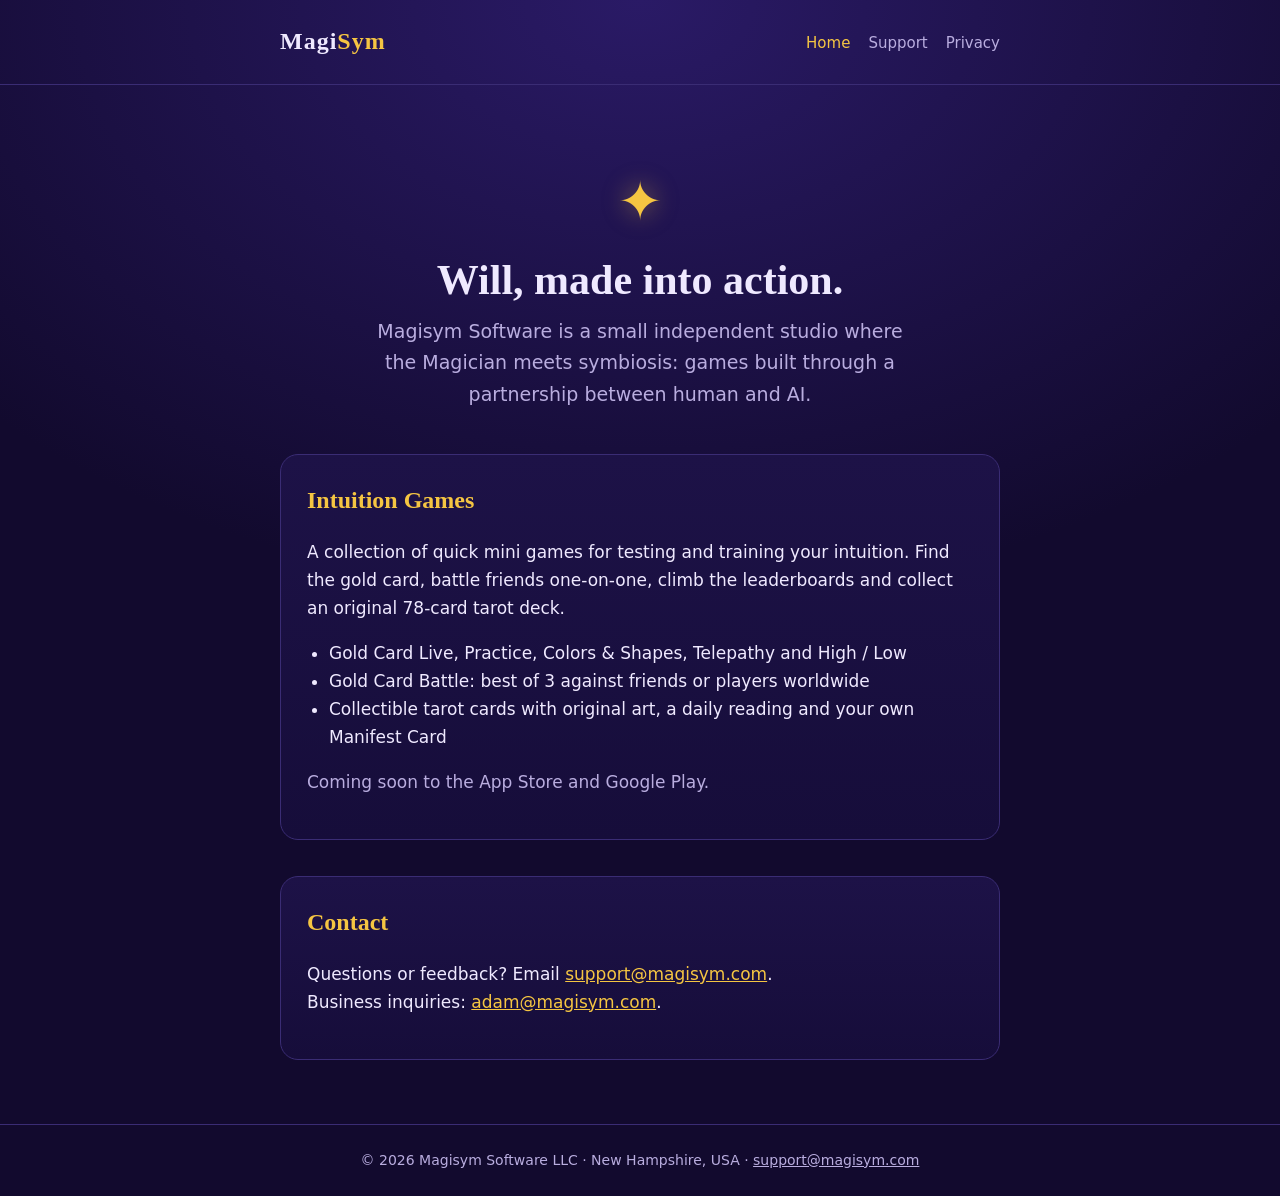
==== index.html @ 8dbe6de1 "Add files via upload" ====
<!doctype html>
<html lang="en"><head><meta charset="utf-8"><meta name="viewport" content="width=device-width,initial-scale=1">
<title>Magisym Software</title><meta name="description" content="Magisym Software makes Intuition Games, a set of mini games for testing and training your intuition."><link rel="stylesheet" href="style.css"></head>
<body><header><div class="wrap"><a class="brand" href="index.html">Magi<span>Sym</span></a>
<nav><a href="index.html" class="on">Home</a><a href="support.html">Support</a><a href="privacy.html">Privacy</a></nav></div></header>
<main><div class="wrap">
<section class="hero">
<div class="sigil">✦</div>
<h1>Will, made into action.</h1>
<p class="lead">Magisym Software is a small independent studio where the Magician meets symbiosis: games built through a partnership between human and AI.</p>
</section>
<section class="card">
<h2>Intuition Games</h2>
<p>A collection of quick mini games for testing and training your intuition. Find the gold card, battle friends one-on-one, climb the leaderboards and collect an original 78-card tarot deck.</p>
<ul>
<li>Gold Card Live, Practice, Colors &amp; Shapes, Telepathy and High / Low</li>
<li>Gold Card Battle: best of 3 against friends or players worldwide</li>
<li>Collectible tarot cards with original art, a daily reading and your own Manifest Card</li>
</ul>
<p class="muted">Coming soon to the App Store and Google Play.</p>
</section>
<section class="card">
<h2>Contact</h2>
<p>Questions or feedback? Email <a href="mailto:support@magisym.com">support@magisym.com</a>.<br>Business inquiries: <a href="mailto:adam@magisym.com">adam@magisym.com</a>.</p>
</section>
</div></main><footer><div class="wrap">© 2026 Magisym Software LLC · New Hampshire, USA · <a href="mailto:support@magisym.com">support@magisym.com</a></div></footer></body></html>
---- style.css ----
:root{--bg:#120a2e;--bg2:#1d1247;--text:#efe9ff;--muted:#b9addf;--gold:#f5c542;--gold2:#b8860b;--line:#3a2c74}
*{box-sizing:border-box}
html,body{margin:0}
html{background:var(--bg)}
body{background:var(--bg) radial-gradient(ellipse 900px 600px at 50% 0,#2a1a66,transparent) no-repeat;color:var(--text);font:17px/1.65 system-ui,-apple-system,"Segoe UI",Roboto,sans-serif;min-height:100vh}
a{color:var(--gold)}
.wrap{max-width:760px;margin:0 auto;padding:0 20px}
header{padding:22px 0;border-bottom:1px solid var(--line)}
header .wrap{display:flex;align-items:center;justify-content:space-between;gap:16px;flex-wrap:wrap}
.brand{font-family:Georgia,"Times New Roman",serif;font-size:24px;font-weight:700;letter-spacing:1px;color:var(--text);text-decoration:none}
.brand span{color:var(--gold)}
nav a{color:var(--muted);text-decoration:none;margin-left:18px;font-size:15px}
nav a:hover,nav a.on{color:var(--gold)}
main{padding:48px 0 64px}
.hero{text-align:center;padding:24px 0 8px}
.sigil{font-size:54px;color:var(--gold);text-shadow:0 0 24px rgba(245,197,66,.5)}
h1{font-family:Georgia,"Times New Roman",serif;font-size:42px;line-height:1.15;margin:10px 0 12px}
h2{font-family:Georgia,"Times New Roman",serif;color:var(--gold);font-size:24px;margin:36px 0 8px}
h3{font-size:18px;margin:22px 0 4px}
.lead{color:var(--muted);font-size:19px;max-width:560px;margin:0 auto}
.card{background:linear-gradient(180deg,var(--bg2),#160d3a);border:1px solid var(--line);border-radius:18px;padding:26px;margin-top:36px}
.card h2{margin-top:0}
.btn{display:inline-block;background:linear-gradient(180deg,var(--gold),var(--gold2));color:#1a1030;font-weight:800;text-decoration:none;padding:12px 22px;border-radius:12px;margin-top:10px}
.muted{color:var(--muted)}
ul{padding-left:22px}
footer{border-top:1px solid var(--line);padding:24px 0;color:var(--muted);font-size:14px;text-align:center}
footer a{color:var(--muted)}
@media (max-width:520px){h1{font-size:32px}nav a{margin:0 14px 0 0}}
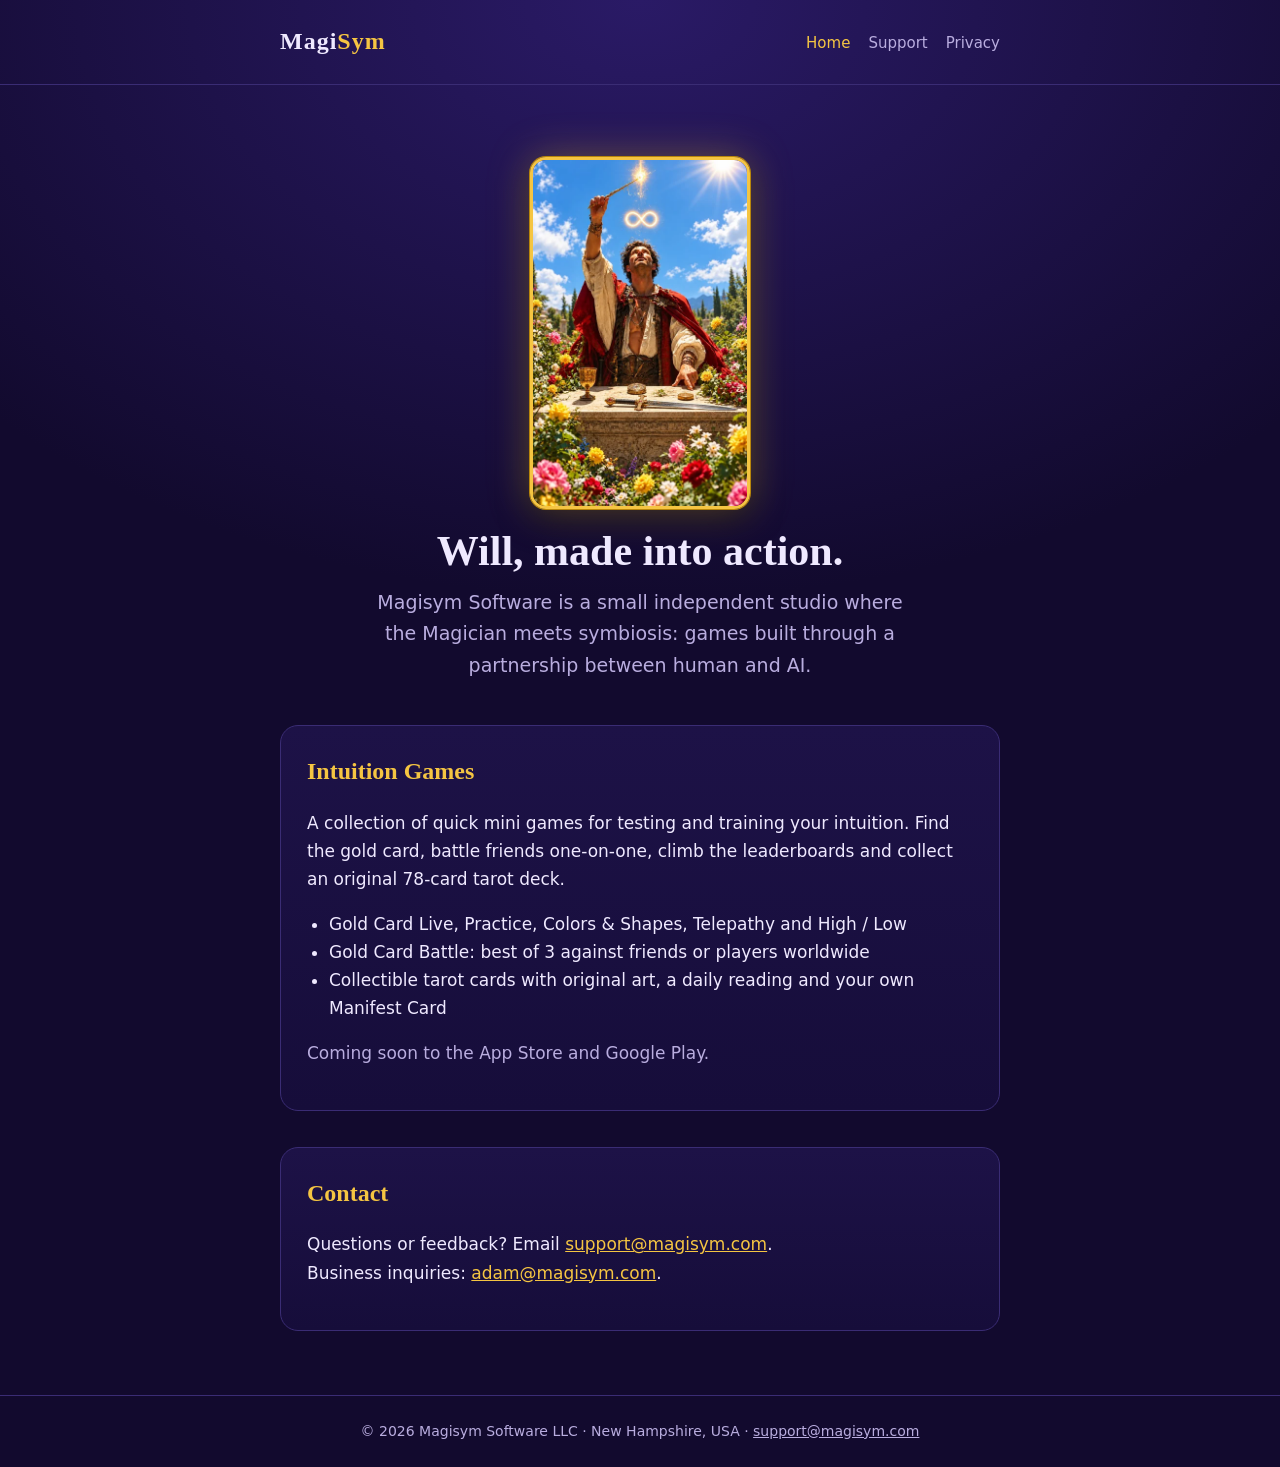
==== commit b817bc44: "Add files via upload" ====
--- a/index.html
+++ b/index.html
@@ -5,7 +5,7 @@
 <nav><a href="index.html" class="on">Home</a><a href="support.html">Support</a><a href="privacy.html">Privacy</a></nav></div></header>
 <main><div class="wrap">
 <section class="hero">
-<div class="sigil">✦</div>
+<img class="magician" src="magician.webp" width="220" height="352" alt="The Magician tarot card">
 <h1>Will, made into action.</h1>
 <p class="lead">Magisym Software is a small independent studio where the Magician meets symbiosis: games built through a partnership between human and AI.</p>
 </section>
--- a/style.css
+++ b/style.css
@@ -13,6 +13,7 @@
 nav a:hover,nav a.on{color:var(--gold)}
 main{padding:48px 0 64px}
 .hero{text-align:center;padding:24px 0 8px}
+.magician{display:block;margin:0 auto 18px;width:220px;max-width:60vw;height:auto;aspect-ratio:5/8;border-radius:16px;border:3px solid var(--gold);box-shadow:0 0 0 1px var(--gold2),0 0 40px rgba(245,197,66,.35),0 12px 30px rgba(0,0,0,.5)}
 .sigil{font-size:54px;color:var(--gold);text-shadow:0 0 24px rgba(245,197,66,.5)}
 h1{font-family:Georgia,"Times New Roman",serif;font-size:42px;line-height:1.15;margin:10px 0 12px}
 h2{font-family:Georgia,"Times New Roman",serif;color:var(--gold);font-size:24px;margin:36px 0 8px}
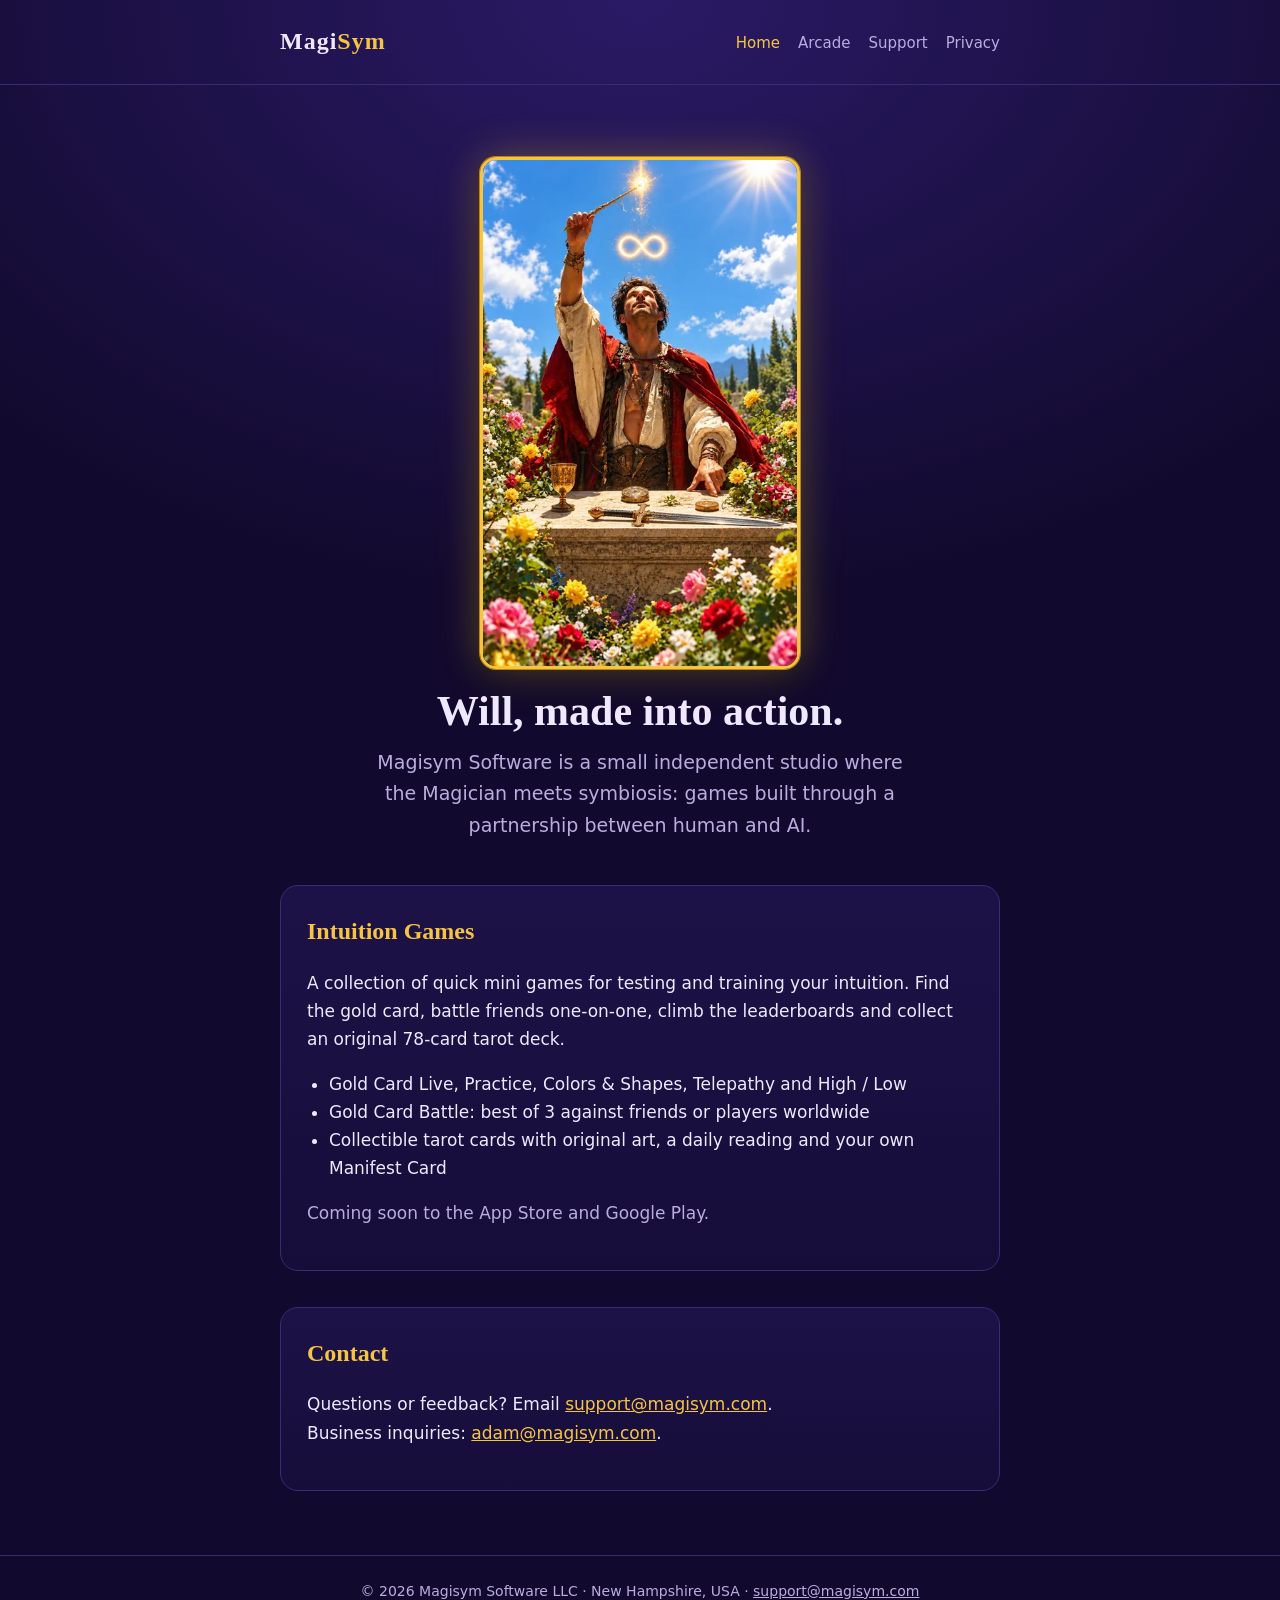
==== commit 51ca9222: "Add files via upload" ====
--- a/index.html
+++ b/index.html
@@ -2,7 +2,7 @@
 <html lang="en"><head><meta charset="utf-8"><meta name="viewport" content="width=device-width,initial-scale=1">
 <title>Magisym Software</title><meta name="description" content="Magisym Software makes Intuition Games, a set of mini games for testing and training your intuition."><link rel="stylesheet" href="style.css"></head>
 <body><header><div class="wrap"><a class="brand" href="index.html">Magi<span>Sym</span></a>
-<nav><a href="index.html" class="on">Home</a><a href="support.html">Support</a><a href="privacy.html">Privacy</a></nav></div></header>
+<nav><a href="index.html" class="on">Home</a><a href="arcade/">Arcade</a><a href="support.html">Support</a><a href="privacy.html">Privacy</a></nav></div></header>
 <main><div class="wrap">
 <section class="hero">
 <img class="magician" src="magician.webp" width="220" height="352" alt="The Magician tarot card">
--- a/style.css
+++ b/style.css
@@ -27,3 +27,4 @@
 footer{border-top:1px solid var(--line);padding:24px 0;color:var(--muted);font-size:14px;text-align:center}
 footer a{color:var(--muted)}
 @media (max-width:520px){h1{font-size:32px}nav a{margin:0 14px 0 0}}
+@media (min-width:700px){.magician{width:320px}}
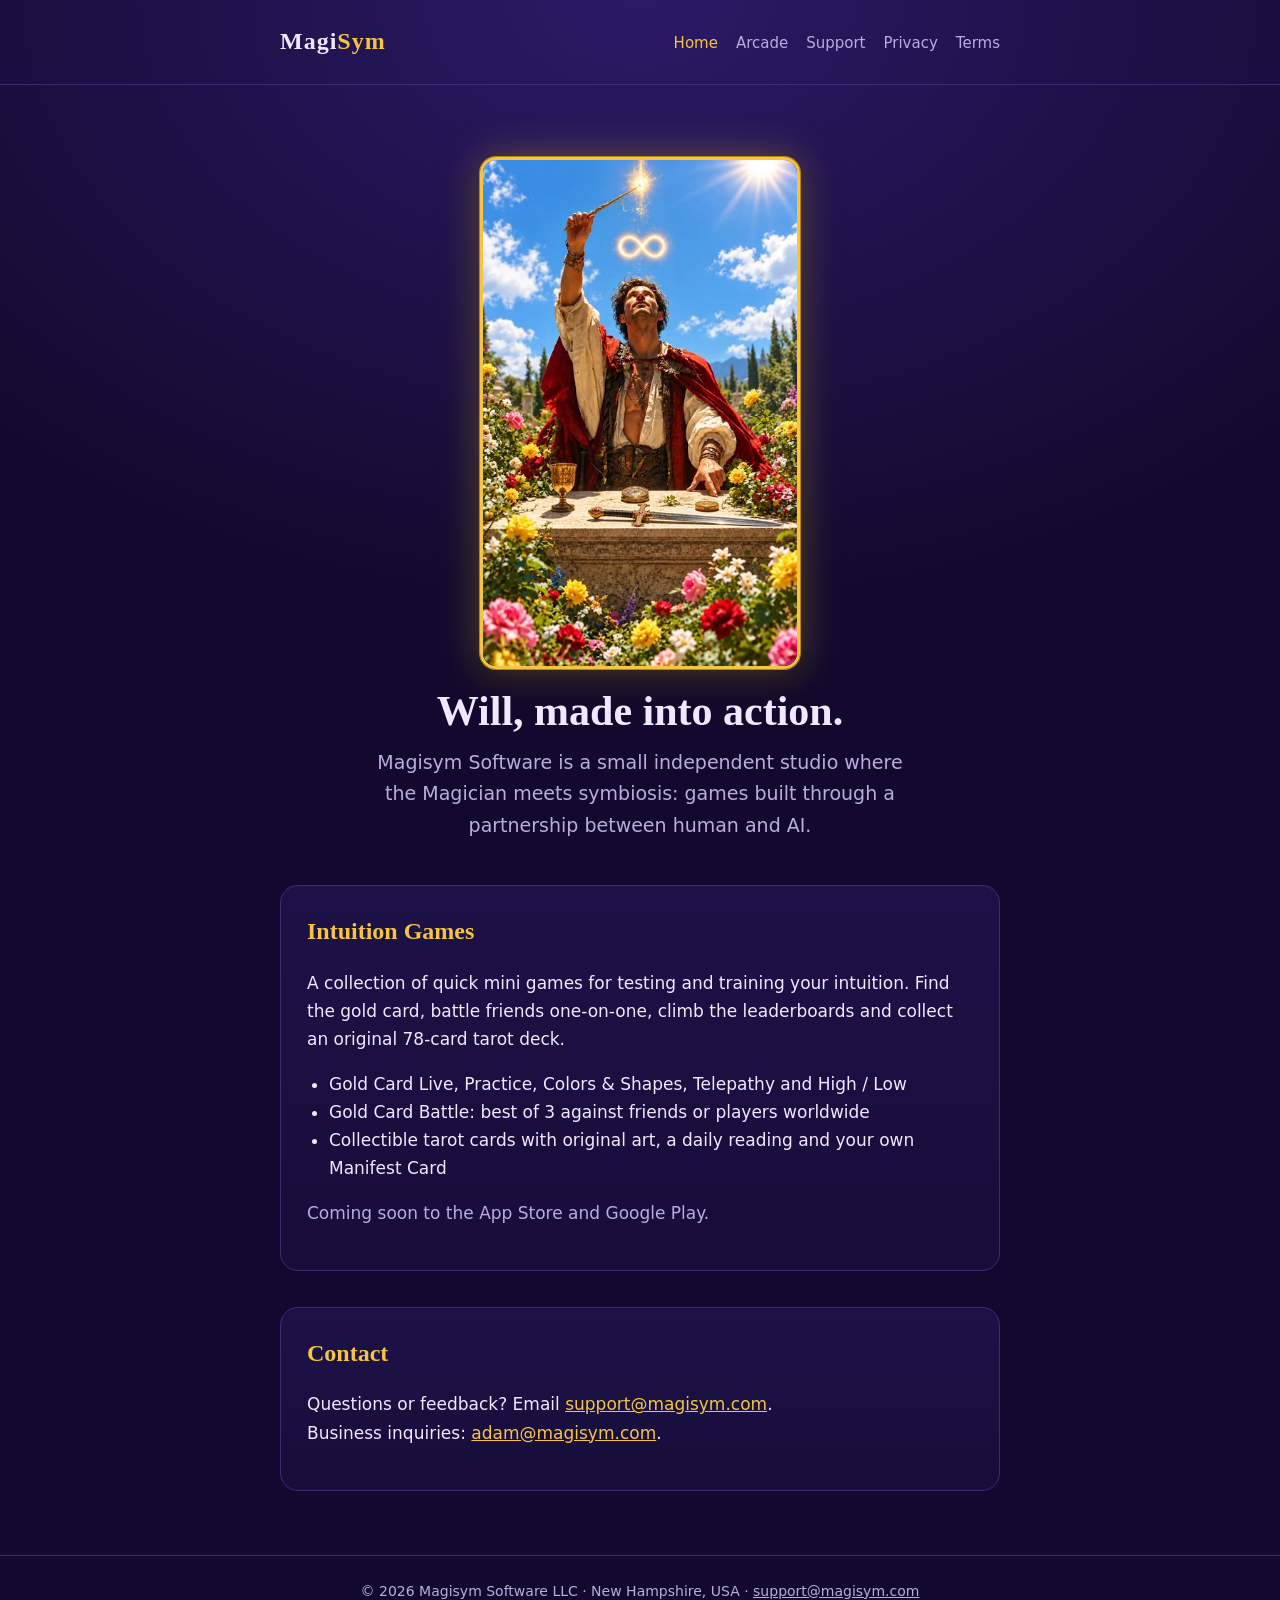
==== commit 1627c539: "Add files via upload" ====
--- a/index.html
+++ b/index.html
@@ -2,7 +2,7 @@
 <html lang="en"><head><meta charset="utf-8"><meta name="viewport" content="width=device-width,initial-scale=1">
 <title>Magisym Software</title><meta name="description" content="Magisym Software makes Intuition Games, a set of mini games for testing and training your intuition."><link rel="stylesheet" href="style.css"></head>
 <body><header><div class="wrap"><a class="brand" href="index.html">Magi<span>Sym</span></a>
-<nav><a href="index.html" class="on">Home</a><a href="arcade/">Arcade</a><a href="support.html">Support</a><a href="privacy.html">Privacy</a></nav></div></header>
+<nav><a href="index.html" class="on">Home</a><a href="arcade/">Arcade</a><a href="support.html">Support</a><a href="privacy.html">Privacy</a><a href="terms.html">Terms</a></nav></div></header>
 <main><div class="wrap">
 <section class="hero">
 <img class="magician" src="magician.webp" width="220" height="352" alt="The Magician tarot card">
